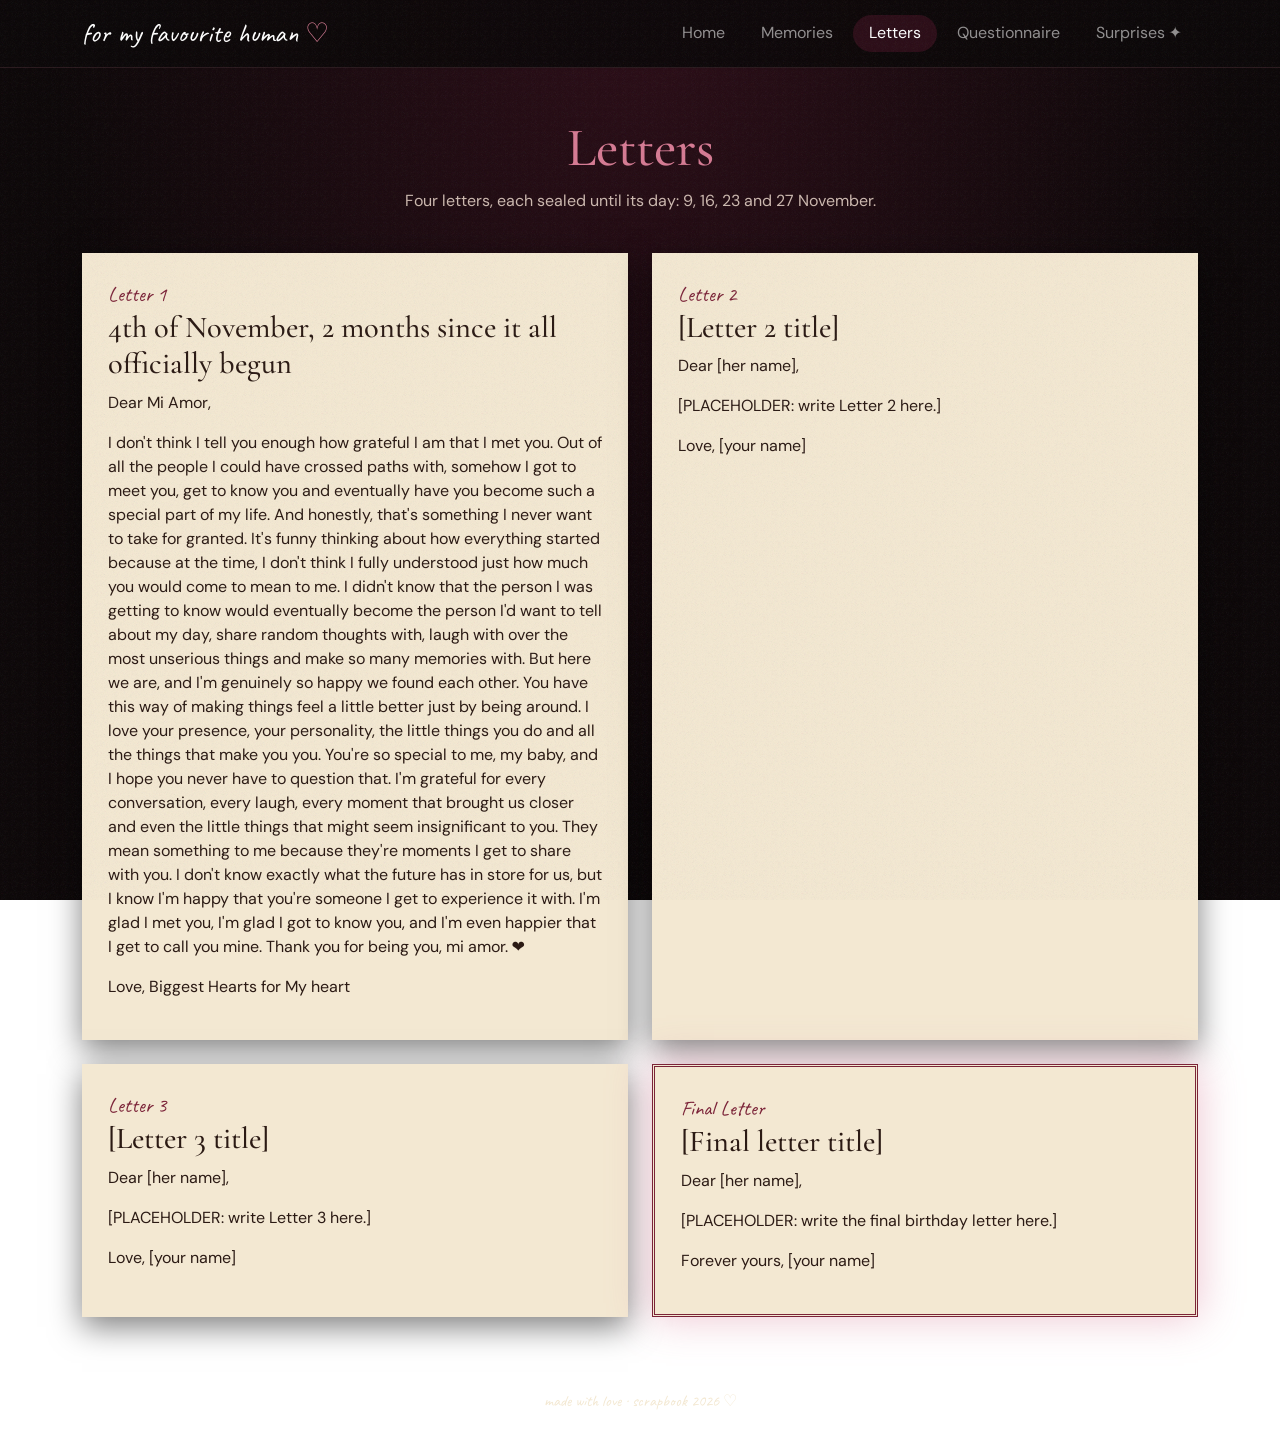
==== letters.html @ 873a5168 "phase 1" ====
<!DOCTYPE html>
<html lang="en">
<head>
<meta charset="utf-8">
<meta name="viewport" content="width=device-width, initial-scale=1">
<title>Letters · for my favourite human</title>
<link href="https://cdn.jsdelivr.net/npm/bootstrap@5.3.3/dist/css/bootstrap.min.css" rel="stylesheet">
<link href="https://fonts.googleapis.com/css2?family=Caveat:wght@500;700&family=Cormorant+Garamond:ital,wght@0,500;1,500&family=DM+Sans:wght@400;500&display=swap" rel="stylesheet">
<link href="css/style.css" rel="stylesheet">
</head>
<body data-page="letters">
<div id="site-nav"></div>
<main class="container py-5">
  <h1 class="page-title text-center">Letters</h1>
  <p class="text-center lead-soft mx-auto">Four letters, each sealed until its day: 9, 16, 23 and 27 November.</p>
  <div id="letters-list" class="row g-4 mt-2"></div>
</main>
<footer class="text-center py-4 hand">made with love · scrapbook 2026 ♡</footer>
<script src="https://cdn.jsdelivr.net/npm/bootstrap@5.3.3/dist/js/bootstrap.bundle.min.js"></script>
<script src="js/config.js"></script>
<script src="js/main.js"></script>
<script src="js/letters.js"></script>
</body>
</html>
---- css/style.css ----
:root{--black:#0d0809;--burg:#5a1527;--burg2:#7b2338;--cream:#f3e8d2;--ink:#2b1a14;--rose:#d67b94}
body{background:radial-gradient(ellipse at top,#2c0e18,var(--black) 65%) fixed;color:var(--cream);font-family:'DM Sans',system-ui,sans-serif;min-height:100vh;display:flex;flex-direction:column}
main{flex:1}
/* film grain overlay: never blocks clicks */
body::before{content:"";position:fixed;inset:0;pointer-events:none;z-index:1050;opacity:.08;background-image:url("data:image/svg+xml,%3Csvg xmlns='http://www.w3.org/2000/svg' width='160' height='160'%3E%3Cfilter id='n'%3E%3CfeTurbulence baseFrequency='.9' numOctaves='2'/%3E%3C/filter%3E%3Crect width='100%25' height='100%25' filter='url(%23n)'/%3E%3C/svg%3E")}
.hand{font-family:'Caveat',cursive}
h1,h2,.display-title,.page-title{font-family:'Cormorant Garamond',Georgia,serif;font-weight:500}
.display-title{font-size:clamp(2.3rem,7vw,4.6rem);line-height:1.1;animation:rise .9s both}
.display-title em,.page-title{color:var(--rose)}
.page-title{font-size:clamp(2.2rem,6vw,3.4rem)}
.eyebrow{letter-spacing:.2em;text-transform:uppercase;font-size:.75rem;color:var(--rose)}
.lead-soft{max-width:34rem;color:#cdb9b0}
@keyframes rise{from{opacity:0;transform:translateY(14px)}to{opacity:1;transform:none}}
/* nav */
.site-nav{background:rgba(13,8,9,.92);border-bottom:1px solid #2a1a1e}
.navbar-brand{font-size:1.7rem}.heart{color:var(--rose)}
.nav-link{border-radius:2rem;padding:.4rem 1rem!important}
.nav-link.active{background:#2c0e18;color:#fff!important}
.btn-scrap{border:1px solid #6b3a47;color:var(--cream);border-radius:2rem;padding:.5rem 1.4rem;transition:.25s}
.btn-scrap:hover{background:var(--burg2);color:#fff;border-color:var(--burg2)}
.btn-primary-scrap{background:var(--burg2);border-color:var(--burg2)}
/* paper */
.paper{background:var(--cream);color:var(--ink);padding:1.6rem;box-shadow:0 10px 30px rgba(0,0,0,.5);max-width:620px}
.paper h2{font-size:1.9rem}
.torn{clip-path:polygon(0 0,100% 0,100% 97%,94% 99%,88% 96%,80% 99%,72% 97%,63% 100%,54% 97%,45% 99%,36% 96%,27% 99%,18% 97%,9% 100%,0 97%)}
.privacy-note{color:#6a5348}
/* envelope */
.envelope{position:relative;width:min(300px,85vw);height:200px;border:0;background:linear-gradient(160deg,var(--burg2),var(--burg));box-shadow:0 14px 34px rgba(0,0,0,.6);transition:transform .3s;cursor:pointer;display:inline-block}
.envelope:hover{transform:translateY(-4px) rotate(-1deg)}
.flap{position:absolute;inset:0 0 auto 0;height:60%;background:#6a1b2f;clip-path:polygon(0 0,100% 0,50% 100%);transform-origin:top;transition:transform .6s}
.envelope.open .flap{transform:rotateX(180deg)}
.seal{position:absolute;left:50%;top:50%;transform:translate(-50%,-50%);width:52px;height:52px;border-radius:50%;background:#a33a58;color:#fff;font-size:1.4rem;line-height:52px;box-shadow:0 3px 8px rgba(0,0,0,.5)}
.tape{position:absolute;top:-8px;width:80px;height:26px;background:rgba(243,232,210,.3)}
.t1{left:-12px;transform:rotate(-12deg)}.t2{right:-12px;transform:rotate(12deg)}
#welcome-letter:not([hidden]){animation:rise .6s both}
/* polaroids */
.polaroid{background:#fbf6ea;padding:.7rem .7rem 0;box-shadow:0 10px 24px rgba(0,0,0,.55);transform:rotate(var(--r,0deg));transition:transform .3s;margin:0;color:var(--ink)}
.polaroid:hover{transform:rotate(0) scale(1.04)}
.polaroid img,.ph{width:100%;aspect-ratio:1/1;object-fit:cover;display:block;background:#2a1a1e}
.ph{display:flex;align-items:center;justify-content:center;text-align:center;color:var(--rose);padding:1rem;font-size:.85rem}
.polaroid figcaption{font-family:'Caveat',cursive;font-size:1.5rem;text-align:center;padding:.6rem 0}
/* reveals */
.reveal{height:100%;max-width:none}
.reveal.locked{background:#d9ccb3;opacity:.75}
.reveal.finale{border:3px double var(--burg2);box-shadow:0 0 40px rgba(214,123,148,.45);animation:glow 3s ease-in-out infinite}
.reveal.finale.locked{opacity:.85}
.tag{color:var(--burg2);margin:0;font-size:1.3rem}
@keyframes glow{50%{box-shadow:0 0 60px rgba(214,123,148,.75)}}
/* questionnaire */
.progress{background:#2a1a1e;height:8px}.progress-bar{background:var(--rose);transition:width .3s}
.q-text{font-family:'Cormorant Garamond',serif;font-size:1.7rem}
.opt{display:block;border:1px solid #b9a98c;padding:.55rem .9rem;margin:.4rem 0;cursor:pointer;border-radius:.4rem}
.opt:has(input:checked){background:var(--burg2);color:#fff;border-color:var(--burg2)}
.opt input{margin-right:.6rem}
.hint{font-size:.85rem;color:#6a5348}
@media (prefers-reduced-motion:reduce){*{animation:none!important;transition:none!important}}
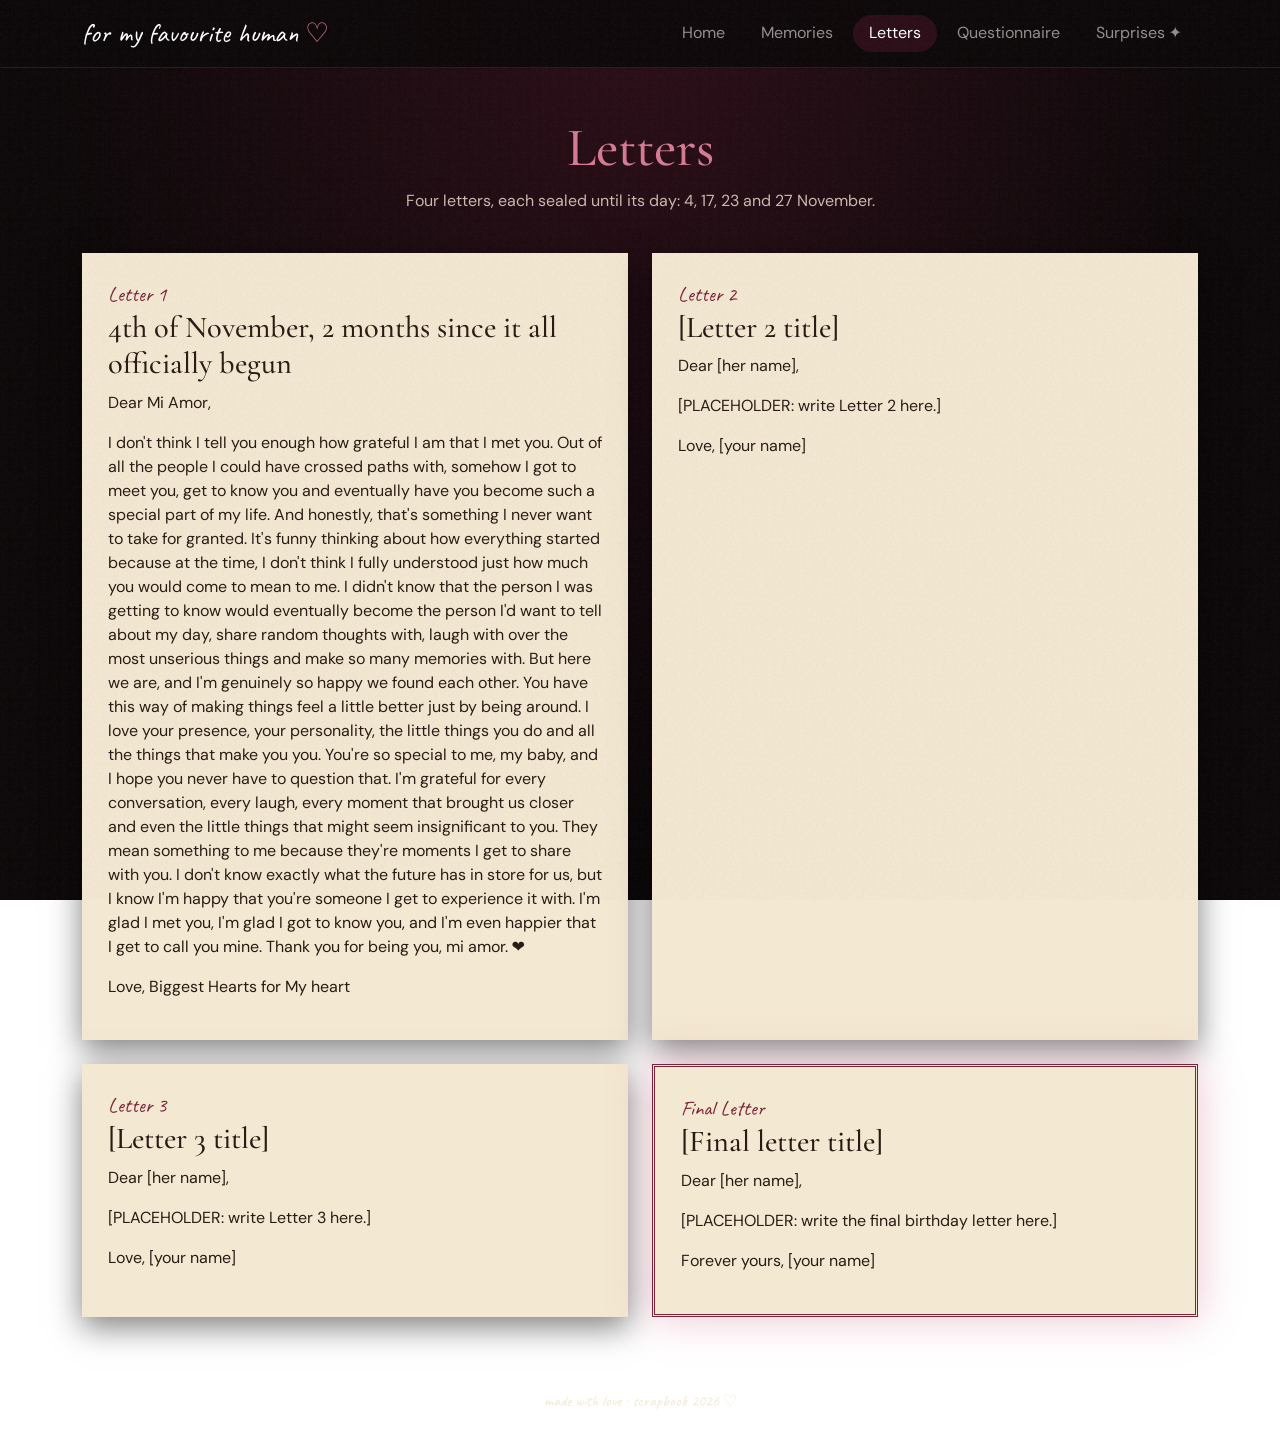
==== commit 465f6228: "Update letter dates in letters.html" ====
--- a/letters.html
+++ b/letters.html
@@ -12,7 +12,7 @@
 <div id="site-nav"></div>
 <main class="container py-5">
   <h1 class="page-title text-center">Letters</h1>
-  <p class="text-center lead-soft mx-auto">Four letters, each sealed until its day: 9, 16, 23 and 27 November.</p>
+  <p class="text-center lead-soft mx-auto">Four letters, each sealed until its day: 4, 17, 23 and 27 November.</p>
   <div id="letters-list" class="row g-4 mt-2"></div>
 </main>
 <footer class="text-center py-4 hand">made with love · scrapbook 2026 ♡</footer>
